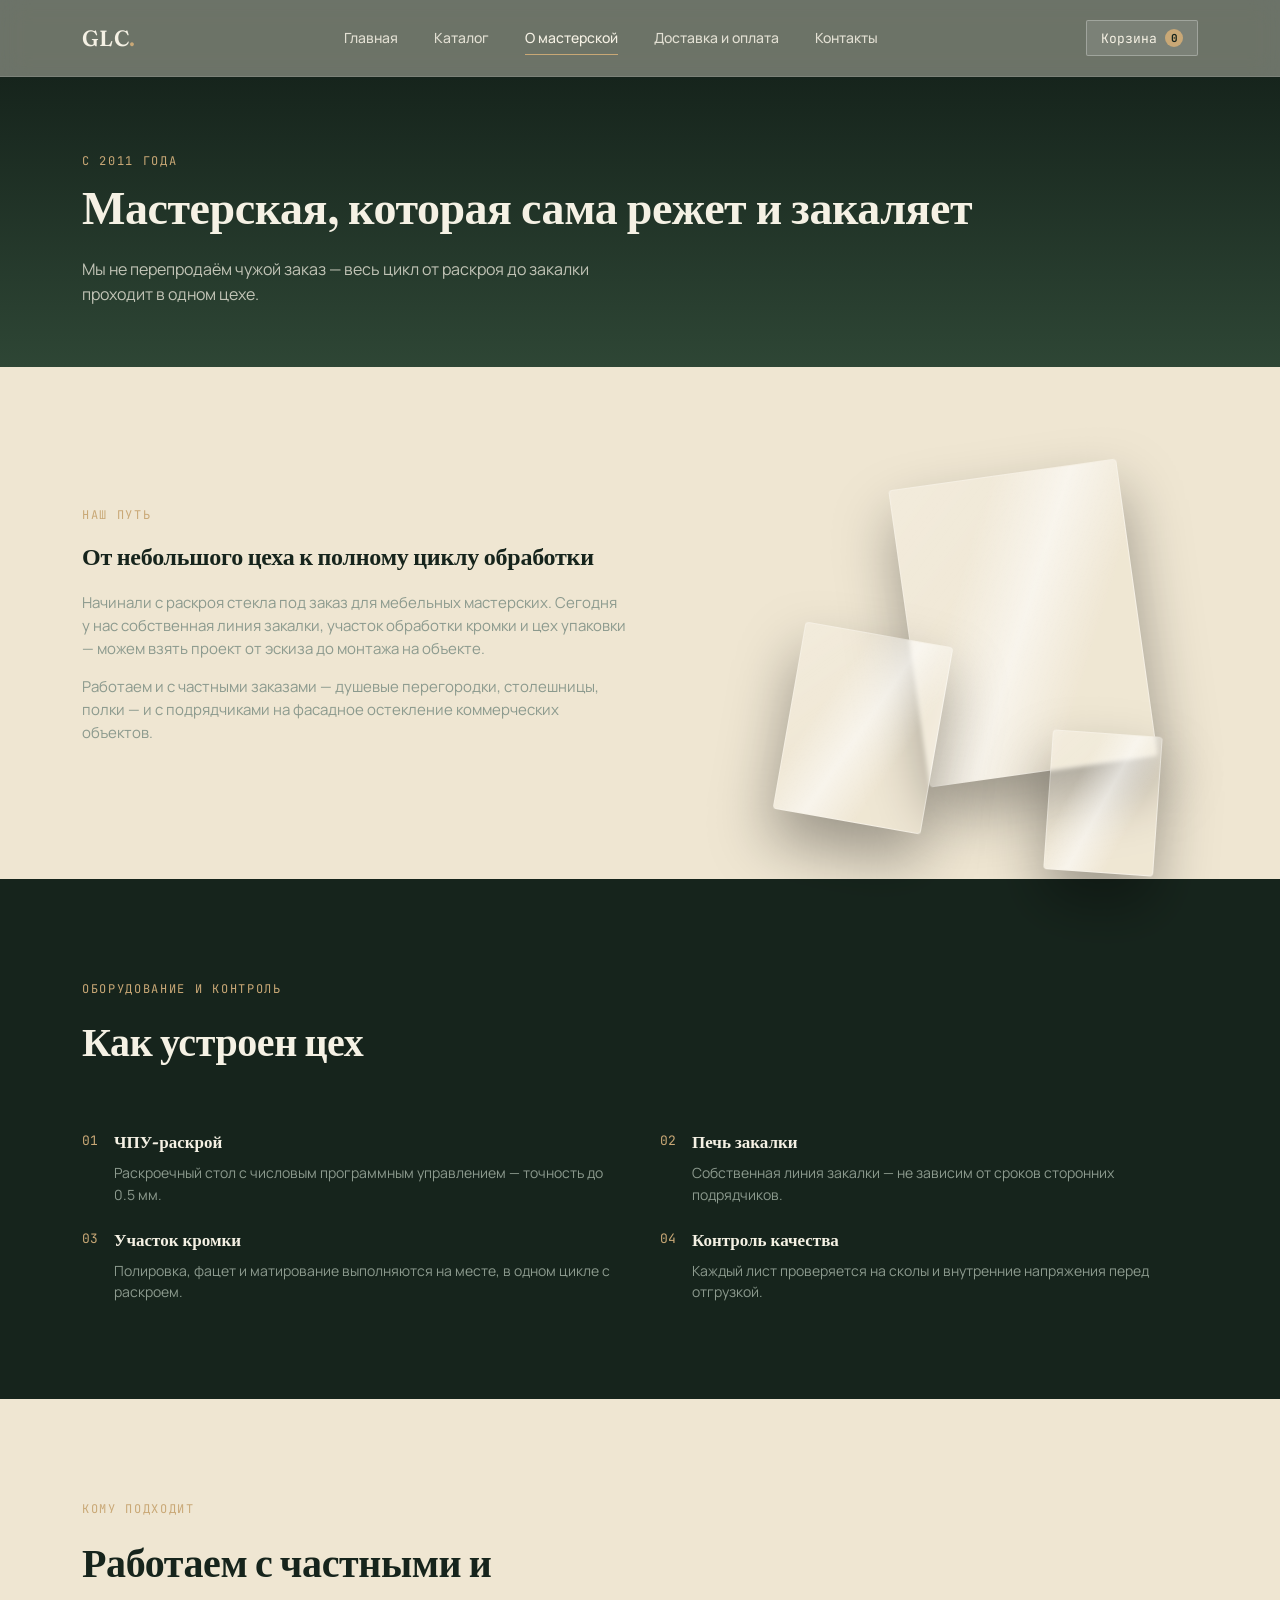
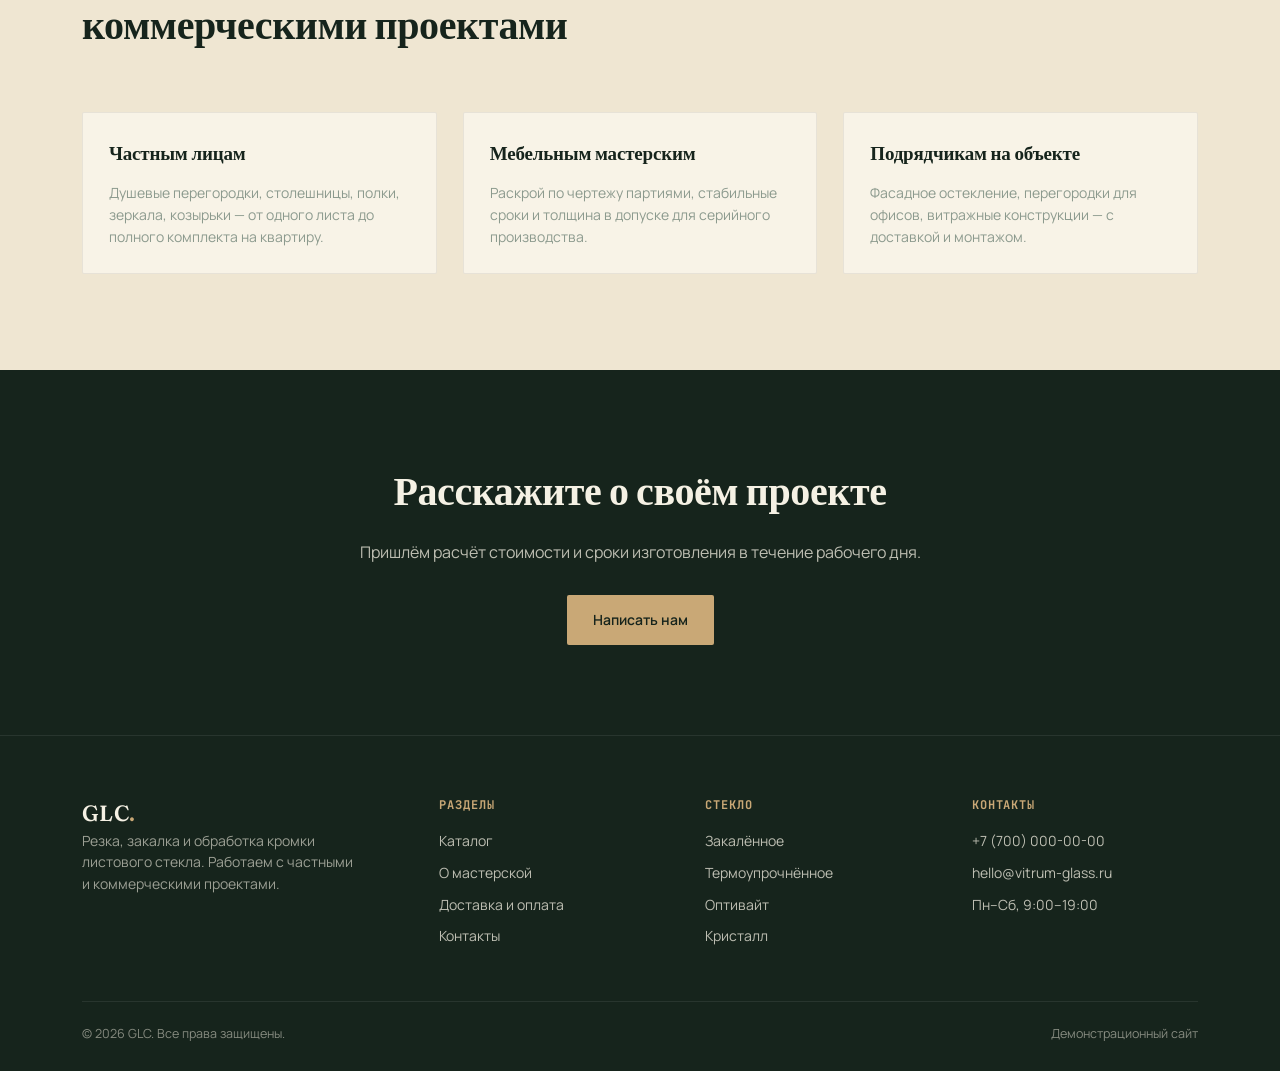
==== About.html @ cf45862d "Add files via upload" ====
<!DOCTYPE html>
<html lang="ru">
<head>
<meta charset="UTF-8">
<meta name="viewport" content="width=device-width, initial-scale=1.0">
<title>О мастерской — GLC</title>
<link rel="preconnect" href="https://fonts.googleapis.com">
<link href="https://fonts.googleapis.com/css2?family=Fraunces:ital,wght@0,500;0,600;1,500&family=Manrope:wght@400;500;600;700&family=JetBrains+Mono:wght@400;500;700&display=swap" rel="stylesheet">
<link rel="stylesheet" href="Style.css">
<script src="Script.js"></script>
</head>
<body>

<header class="site-header">
  <div class="wrap">
    <a href="index.html" class="logo">GLC<span>.</span></a>
    <nav class="nav-links">
      <a href="index.html">Главная</a>
      <a href="catalog.html">Каталог</a>
      <a href="about.html" class="active">О мастерской</a>
      <a href="delivery.html">Доставка и оплата</a>
      <a href="contacts.html">Контакты</a>
    </nav>
    <div class="header-right">
      <button class="cart-btn">Корзина <span class="cart-count">0</span></button>
      <div class="burger"><span></span><span></span><span></span></div>
    </div>
  </div>
</header>

<div class="page-head">
  <div class="wrap">
    <span class="eyebrow">С 2011 года</span>
    <h1>Мастерская, которая сама режет и закаляет</h1>
    <p>Мы не перепродаём чужой заказ — весь цикл от раскроя до закалки проходит в одном цехе.</p>
  </div>
</div>

<section class="band-sand">
  <div class="wrap grid-2" style="align-items:center;">
    <div>
      <span class="eyebrow">Наш путь</span>
      <h2 style="margin-top:12px;">От небольшого цеха к полному циклу обработки</h2>
      <p style="color:var(--text-muted); margin-top:16px; font-size:15px;">
        Начинали с раскроя стекла под заказ для мебельных мастерских. Сегодня у нас собственная линия закалки,
        участок обработки кромки и цех упаковки — можем взять проект от эскиза до монтажа на объекте.
      </p>
      <p style="color:var(--text-muted); margin-top:14px; font-size:15px;">
        Работаем и с частными заказами — душевые перегородки, столешницы, полки — и с подрядчиками на фасадное
        остекление коммерческих объектов.
      </p>
    </div>
    <div class="shard-field" style="height:320px;">
      <div class="shard shard-a"></div>
      <div class="shard shard-b"></div>
      <div class="shard shard-c"></div>
    </div>
  </div>
</section>

<section class="band-deep">
  <div class="wrap">
    <div class="section-head">
      <span class="eyebrow">Оборудование и контроль</span>
      <h2>Как устроен цех</h2>
    </div>
    <div class="feat-list">
      <div class="feat">
        <span class="num">01</span>
        <div><h4>ЧПУ-раскрой</h4><p>Раскроечный стол с числовым программным управлением — точность до 0.5 мм.</p></div>
      </div>
      <div class="feat">
        <span class="num">02</span>
        <div><h4>Печь закалки</h4><p>Собственная линия закалки — не зависим от сроков сторонних подрядчиков.</p></div>
      </div>
      <div class="feat">
        <span class="num">03</span>
        <div><h4>Участок кромки</h4><p>Полировка, фацет и матирование выполняются на месте, в одном цикле с раскроем.</p></div>
      </div>
      <div class="feat">
        <span class="num">04</span>
        <div><h4>Контроль качества</h4><p>Каждый лист проверяется на сколы и внутренние напряжения перед отгрузкой.</p></div>
      </div>
    </div>
  </div>
</section>

<section class="band-sand">
  <div class="wrap">
    <div class="section-head">
      <span class="eyebrow">Кому подходит</span>
      <h2>Работаем с частными и коммерческими проектами</h2>
    </div>
    <div class="grid-3">
      <div class="card">
        <h3>Частным лицам</h3>
        <p class="desc">Душевые перегородки, столешницы, полки, зеркала, козырьки — от одного листа до полного комплекта на квартиру.</p>
      </div>
      <div class="card">
        <h3>Мебельным мастерским</h3>
        <p class="desc">Раскрой по чертежу партиями, стабильные сроки и толщина в допуске для серийного производства.</p>
      </div>
      <div class="card">
        <h3>Подрядчикам на объекте</h3>
        <p class="desc">Фасадное остекление, перегородки для офисов, витражные конструкции — с доставкой и монтажом.</p>
      </div>
    </div>
  </div>
</section>

<section class="cta-band">
  <div class="wrap">
    <h2>Расскажите о своём проекте</h2>
    <p>Пришлём расчёт стоимости и сроки изготовления в течение рабочего дня.</p>
    <a href="contacts.html" class="btn btn-primary">Написать нам</a>
  </div>
</section>

<footer>
  <div class="wrap">
    <div class="footer-grid">
      <div>
        <a href="index.html" class="logo">GLC<span>.</span></a>
        <p class="foot-desc">Резка, закалка и обработка кромки листового стекла. Работаем с частными и коммерческими проектами.</p>
      </div>
      <div>
        <h5>Разделы</h5>
        <ul>
          <li><a href="catalog.html">Каталог</a></li>
          <li><a href="about.html">О мастерской</a></li>
          <li><a href="delivery.html">Доставка и оплата</a></li>
          <li><a href="contacts.html">Контакты</a></li>
        </ul>
      </div>
      <div>
        <h5>Стекло</h5>
        <ul>
          <li>Закалённое</li>
          <li>Термоупрочнённое</li>
          <li>Оптивайт</li>
          <li>Кристалл</li>
        </ul>
      </div>
      <div>
        <h5>Контакты</h5>
        <ul>
          <li>+7 (700) 000-00-00</li>
          <li>hello@vitrum-glass.ru</li>
          <li>Пн–Сб, 9:00–19:00</li>
        </ul>
      </div>
    </div>
    <div class="foot-bottom">
      <span>© 2026 GLC. Все права защищены.</span>
      <span>Демонстрационный сайт</span>
    </div>
  </div>
</footer>

<div class="toast"></div>
<script src="script.js"></script>
</body>
</html>
---- Style.css ----
/* ============================================================
   VITRUM — стекольная мастерская
   Палитра: forest + sand
   ============================================================ */

:root{
  --forest-deep:   #16241C;
  --forest-mid:    #2E4635;
  --forest-accent: #6E8F72;
  --sand:          #EFE6D2;
  --sand-warm:     #C9A876;
  --sand-pale:     #F8F3E7;
  --glass-fill:    rgba(255,255,255,0.10);
  --glass-border:  rgba(255,255,255,0.28);
  --text-dark:     #1B1F1B;
  --text-light:    #F5F1E4;
  --text-muted:    #8C9A8E;

  --font-display: 'Fraunces', serif;
  --font-body: 'Manrope', sans-serif;
  --font-mono: 'JetBrains Mono', monospace;

  --radius: 2px;
  --container: 1180px;
}

*{ box-sizing:border-box; margin:0; padding:0; }

html{ scroll-behavior:smooth; }

body{
  font-family: var(--font-body);
  background: var(--sand-pale);
  color: var(--text-dark);
  line-height:1.55;
  -webkit-font-smoothing:antialiased;
}

img,svg{ display:block; max-width:100%; }
a{ color:inherit; text-decoration:none; }
ul{ list-style:none; }
button{ font-family:inherit; cursor:pointer; border:none; background:none; }

.wrap{
  max-width: var(--container);
  margin: 0 auto;
  padding: 0 32px;
}

h1,h2,h3{
  font-family: var(--font-display);
  font-weight: 600;
  letter-spacing: -0.01em;
  color: var(--forest-deep);
}

.eyebrow{
  font-family: var(--font-mono);
  font-size: 12px;
  letter-spacing: 0.14em;
  text-transform: uppercase;
  color: var(--sand-warm);
}

@media (prefers-reduced-motion: reduce){
  *{ animation-duration:0.001ms !important; animation-iteration-count:1 !important; transition-duration:0.001ms !important; scroll-behavior:auto !important; }
}

/* ---------------- HEADER ---------------- */
.site-header{
  position: sticky;
  top:0;
  z-index: 100;
  backdrop-filter: blur(14px) saturate(140%);
  -webkit-backdrop-filter: blur(14px) saturate(140%);
  background: rgba(22,36,28,0.62);
  border-bottom: 1px solid rgba(255,255,255,0.12);
}

.site-header .wrap{
  display:flex;
  align-items:center;
  justify-content:space-between;
  height: 76px;
}

.logo{
  font-family: var(--font-display);
  font-size: 22px;
  font-weight: 600;
  color: var(--text-light);
  letter-spacing: 0.02em;
}
.logo span{ color: var(--sand-warm); }

.nav-links{
  display:flex;
  gap: 36px;
}
.nav-links a{
  color: var(--text-light);
  font-size: 14px;
  font-weight:500;
  position:relative;
  padding: 4px 0;
  opacity:.86;
  transition: opacity .2s ease;
}
.nav-links a:hover, .nav-links a.active{ opacity:1; }
.nav-links a.active::after{
  content:"";
  position:absolute;
  left:0; right:0; bottom:-2px;
  height:1px;
  background: var(--sand-warm);
}

.header-right{ display:flex; align-items:center; gap:22px; }

.cart-btn{
  display:flex; align-items:center; gap:8px;
  color: var(--text-light);
  font-size: 13px;
  font-family: var(--font-mono);
  border: 1px solid var(--glass-border);
  padding: 8px 14px;
  border-radius: var(--radius);
  background: var(--glass-fill);
  transition: background .2s ease, border-color .2s ease;
}
.cart-btn:hover{ background: rgba(255,255,255,0.18); border-color: var(--sand-warm); }
.cart-count{
  background: var(--sand-warm);
  color: var(--forest-deep);
  font-weight:700;
  border-radius: 50%;
  width:18px; height:18px;
  display:flex; align-items:center; justify-content:center;
  font-size:11px;
}

.burger{
  display:none;
  flex-direction:column;
  gap:5px;
  width:26px;
}
.burger span{ height:2px; background: var(--text-light); width:100%; }

@media (max-width: 860px){
  .nav-links{
    position:fixed;
    top:76px; left:0; right:0;
    flex-direction:column;
    background: var(--forest-deep);
    padding: 24px 32px 32px;
    gap: 18px;
    transform: translateY(-8px);
    opacity:0;
    pointer-events:none;
    transition: opacity .25s ease, transform .25s ease;
  }
  .nav-links.open{ opacity:1; transform:translateY(0); pointer-events:auto; }
  .burger{ display:flex; }
}

/* ---------------- HERO / GLASS ANIMATION ---------------- */
.hero{
  position:relative;
  overflow:hidden;
  background: linear-gradient(180deg, var(--forest-deep) 0%, var(--forest-mid) 100%);
  color: var(--text-light);
  padding: 120px 0 140px;
}

.hero-grid{
  display:grid;
  grid-template-columns: 1.1fr 0.9fr;
  align-items:center;
  gap: 40px;
  position:relative;
  z-index:2;
}

.hero h1{
  color: var(--text-light);
  font-size: clamp(38px, 5vw, 64px);
  line-height: 1.04;
  margin: 18px 0 24px;
}
.hero h1 em{
  font-style:italic;
  color: var(--sand-warm);
}
.hero p{
  max-width: 480px;
  color: rgba(245,241,228,0.78);
  font-size: 17px;
  margin-bottom: 36px;
}

.btn{
  display:inline-flex;
  align-items:center;
  gap:10px;
  padding: 14px 26px;
  font-size: 14px;
  font-weight:600;
  border-radius: var(--radius);
  transition: transform .18s ease, background .2s ease;
}
.btn-primary{
  background: var(--sand-warm);
  color: var(--forest-deep);
}
.btn-primary:hover{ transform: translateY(-2px); }
.btn-ghost{
  border:1px solid var(--glass-border);
  color: var(--text-light);
}
.btn-ghost:hover{ background: var(--glass-fill); }
.hero-ctas{ display:flex; gap:16px; flex-wrap:wrap; }

/* floating glass shards — signature element */
.shard-field{
  position:relative;
  height: 420px;
}
.shard{
  position:absolute;
  border-radius: 4px;
  background: linear-gradient(135deg, rgba(255,255,255,0.22), rgba(255,255,255,0.04) 60%);
  border: 1px solid rgba(255,255,255,0.35);
  backdrop-filter: blur(2px);
  box-shadow: 0 30px 60px rgba(0,0,0,0.35);
  overflow:hidden;
}
.shard::after{
  content:"";
  position:absolute;
  top:-60%; left:-60%;
  width:220%; height:220%;
  background: linear-gradient(115deg, transparent 40%, rgba(255,255,255,0.55) 50%, transparent 60%);
  animation: sheen 5.5s ease-in-out infinite;
}
.shard-a{ width:230px; height:300px; top:10px; right:60px; transform:rotate(-8deg); animation: floatA 9s ease-in-out infinite; }
.shard-b{ width:150px; height:190px; top:170px; right:260px; transform:rotate(10deg); animation: floatB 7.5s ease-in-out infinite; }
.shard-c{ width:110px; height:140px; top:270px; right:40px; transform:rotate(4deg); animation: floatC 8.5s ease-in-out infinite; }

@keyframes sheen{
  0%{ transform: translateX(-30%) translateY(-30%) rotate(0deg); opacity:0; }
  45%{ opacity:1; }
  100%{ transform: translateX(30%) translateY(30%) rotate(0deg); opacity:0; }
}
@keyframes floatA{ 0%,100%{ transform: rotate(-8deg) translateY(0); } 50%{ transform: rotate(-4deg) translateY(-18px); } }
@keyframes floatB{ 0%,100%{ transform: rotate(10deg) translateY(0); } 50%{ transform: rotate(6deg) translateY(14px); } }
@keyframes floatC{ 0%,100%{ transform: rotate(4deg) translateY(0); } 50%{ transform: rotate(9deg) translateY(-10px); } }

@media (max-width: 860px){
  .hero-grid{ grid-template-columns:1fr; }
  .shard-field{ height: 260px; margin-top: 20px; }
  .shard-a{ right: 20px; }
  .shard-b{ right: 140px; }
}

/* ---------------- SECTIONS ---------------- */
section{ padding: 96px 0; }
.section-head{ max-width: 620px; margin-bottom: 56px; }
.section-head h2{ font-size: clamp(28px,3.4vw,40px); margin-top:12px; }
.section-head p{ color: var(--text-muted); margin-top:14px; font-size:15px; }

.band-sand{ background: var(--sand); }
.band-deep{ background: var(--forest-deep); color: var(--text-light); }
.band-deep .section-head h2{ color: var(--text-light); }
.band-deep .section-head p{ color: rgba(245,241,228,0.7); }

/* ---------------- PRODUCT GRID ---------------- */
.grid-3{ display:grid; grid-template-columns:repeat(3,1fr); gap:26px; }
.grid-2{ display:grid; grid-template-columns:repeat(2,1fr); gap:26px; }
@media (max-width: 900px){ .grid-3{ grid-template-columns:1fr 1fr; } }
@media (max-width: 640px){ .grid-3, .grid-2{ grid-template-columns:1fr; } }

.card{
  background: var(--sand-pale);
  border: 1px solid rgba(27,36,25,0.08);
  border-radius: var(--radius);
  padding: 26px;
  display:flex;
  flex-direction:column;
  gap:14px;
  transition: transform .2s ease, box-shadow .2s ease;
}
.card:hover{ transform: translateY(-4px); box-shadow: 0 18px 40px rgba(22,36,28,0.12); }

.swatch{
  height: 120px;
  border-radius: var(--radius);
  position:relative;
  overflow:hidden;
  border:1px solid rgba(27,36,25,0.1);
}
.swatch::after{
  content:"";
  position:absolute; inset:0;
  background: linear-gradient(120deg, transparent 30%, rgba(255,255,255,0.55) 48%, transparent 66%);
  transform: translateX(-100%);
  animation: swatchSheen 4s ease-in-out infinite;
}
@keyframes swatchSheen{ 0%{ transform:translateX(-120%);} 55%{ transform:translateX(120%);} 100%{ transform:translateX(120%);} }

.sw-1{ background: linear-gradient(135deg,#DCE7DF,#B9CDC0); }
.sw-2{ background: linear-gradient(135deg,#E7E0CC,#C9A876); }
.sw-3{ background: linear-gradient(135deg,#F3F6F2,#DCE9E0); }
.sw-4{ background: linear-gradient(135deg,#EAF3EE,#CFE4D6); }
.sw-5{ background: linear-gradient(135deg,#A9B4AC,#6E766F); }
.sw-6{ background: linear-gradient(135deg,#F5F8F4,#E4EEE7); }

.card h3{ font-size:19px; }
.card .desc{ font-size:14px; color: var(--text-muted); flex-grow:1; }
.card .meta{ font-family: var(--font-mono); font-size:12px; color: var(--forest-mid); }
.card .price-row{ display:flex; align-items:center; justify-content:space-between; margin-top:6px; }
.price{ font-family: var(--font-mono); font-size:20px; font-weight:700; color: var(--forest-deep); }
.price small{ font-size:12px; font-weight:400; color: var(--text-muted); }

.add-btn{
  background: var(--forest-deep);
  color: var(--text-light);
  padding: 10px 16px;
  border-radius: var(--radius);
  font-size: 13px;
  font-weight:600;
  display:inline-flex;
  align-items:center;
  gap:8px;
  transition: background .2s ease;
}
.add-btn:hover{ background: var(--forest-mid); }
.add-btn.added{ background: var(--sand-warm); color: var(--forest-deep); }

/* ---------------- FEATURE / ABOUT LISTS ---------------- */
.feat-list{ display:grid; grid-template-columns:repeat(2,1fr); gap:22px 40px; }
@media (max-width:640px){ .feat-list{ grid-template-columns:1fr; } }
.feat{ display:flex; gap:16px; }
.feat .num{ font-family: var(--font-mono); color: var(--sand-warm); font-size:13px; padding-top:2px; }
.feat h4{ font-family: var(--font-display); font-size:17px; margin-bottom:6px; color: var(--forest-deep); }
.band-deep .feat h4{ color: var(--text-light); }
.feat p{ font-size:14px; color: var(--text-muted); }

/* ---------------- CONTACT / FORM ---------------- */
.form-box{
  background: var(--sand-pale);
  border-radius: var(--radius);
  padding: 40px;
  border: 1px solid rgba(27,36,25,0.08);
}
.field{ margin-bottom:18px; }
.field label{ display:block; font-size:12px; font-family: var(--font-mono); color: var(--forest-mid); margin-bottom:6px; }
.field input, .field textarea, .field select{
  width:100%;
  padding: 12px 14px;
  border:1px solid rgba(27,36,25,0.16);
  border-radius: var(--radius);
  font-family: var(--font-body);
  font-size:14px;
  background:#fff;
}
.field textarea{ min-height:110px; resize:vertical; }

.info-strip{ display:flex; flex-wrap:wrap; gap:32px; margin-top:28px; }
.info-strip div{ font-size:14px; }
.info-strip .lbl{ font-family: var(--font-mono); font-size:11px; color: var(--sand-warm); text-transform:uppercase; letter-spacing:.08em; display:block; margin-bottom:4px; }

/* ---------------- STEPS (delivery) ---------------- */
.steps{ display:grid; grid-template-columns:repeat(4,1fr); gap:22px; }
@media (max-width:900px){ .steps{ grid-template-columns:1fr 1fr; } }
@media (max-width:560px){ .steps{ grid-template-columns:1fr; } }
.step{ border-top:2px solid var(--sand-warm); padding-top:16px; }
.step .num{ font-family: var(--font-mono); font-size:26px; color: var(--forest-mid); }
.step h4{ font-family: var(--font-display); margin:8px 0 6px; font-size:17px; }
.step p{ font-size:13.5px; color: var(--text-muted); }

/* ---------------- TABLE (delivery pricing) ---------------- */
table{ width:100%; border-collapse:collapse; font-size:14px; }
th,td{ text-align:left; padding:14px 12px; border-bottom:1px solid rgba(27,36,25,0.1); }
th{ font-family: var(--font-mono); font-size:11px; text-transform:uppercase; letter-spacing:.06em; color: var(--text-muted); font-weight:500; }

/* ---------------- CTA BAND ---------------- */
.cta-band{
  background: var(--forest-deep);
  color: var(--text-light);
  text-align:center;
  padding: 90px 0;
}
.cta-band h2{ color: var(--text-light); font-size: clamp(26px,3.6vw,40px); margin-bottom:18px; }
.cta-band p{ color: rgba(245,241,228,0.75); margin-bottom:30px; }

/* ---------------- FOOTER ---------------- */
footer{
  background: var(--forest-deep);
  color: rgba(245,241,228,0.75);
  padding: 60px 0 28px;
  border-top: 1px solid rgba(255,255,255,0.08);
}
.footer-grid{
  display:grid;
  grid-template-columns: 1.4fr 1fr 1fr 1fr;
  gap: 40px;
  margin-bottom: 44px;
}
@media (max-width:760px){ .footer-grid{ grid-template-columns:1fr 1fr; } }
footer h5{ font-family: var(--font-mono); font-size:12px; text-transform:uppercase; letter-spacing:.08em; color: var(--sand-warm); margin-bottom:16px; }
footer ul li{ margin-bottom:10px; font-size:14px; }
footer ul li a:hover{ color: var(--sand-warm); }
footer .logo{ margin-bottom:12px; }
footer .foot-desc{ font-size:14px; max-width:280px; color: rgba(245,241,228,0.6); }
.foot-bottom{
  border-top: 1px solid rgba(255,255,255,0.08);
  padding-top: 22px;
  display:flex;
  justify-content:space-between;
  flex-wrap:wrap;
  gap:12px;
  font-size:12.5px;
  color: rgba(245,241,228,0.5);
}

/* ---------------- toast ---------------- */
.toast{
  position:fixed;
  bottom:26px; left:50%;
  transform: translateX(-50%) translateY(20px);
  background: var(--forest-deep);
  color: var(--text-light);
  padding: 14px 22px;
  border-radius: var(--radius);
  font-size:14px;
  border:1px solid var(--glass-border);
  opacity:0;
  pointer-events:none;
  transition: opacity .25s ease, transform .25s ease;
  z-index: 200;
}
.toast.show{ opacity:1; transform: translateX(-50%) translateY(0); }

/* ---------------- page hero (inner pages) ---------------- */
.page-head{
  background: linear-gradient(180deg, var(--forest-deep), var(--forest-mid));
  color: var(--text-light);
  padding: 70px 0 60px;
}
.page-head .eyebrow{ margin-bottom:10px; }
.page-head h1{ color: var(--text-light); font-size: clamp(30px,4vw,46px); }
.page-head p{ margin-top:14px; max-width:520px; color: rgba(245,241,228,0.75); }
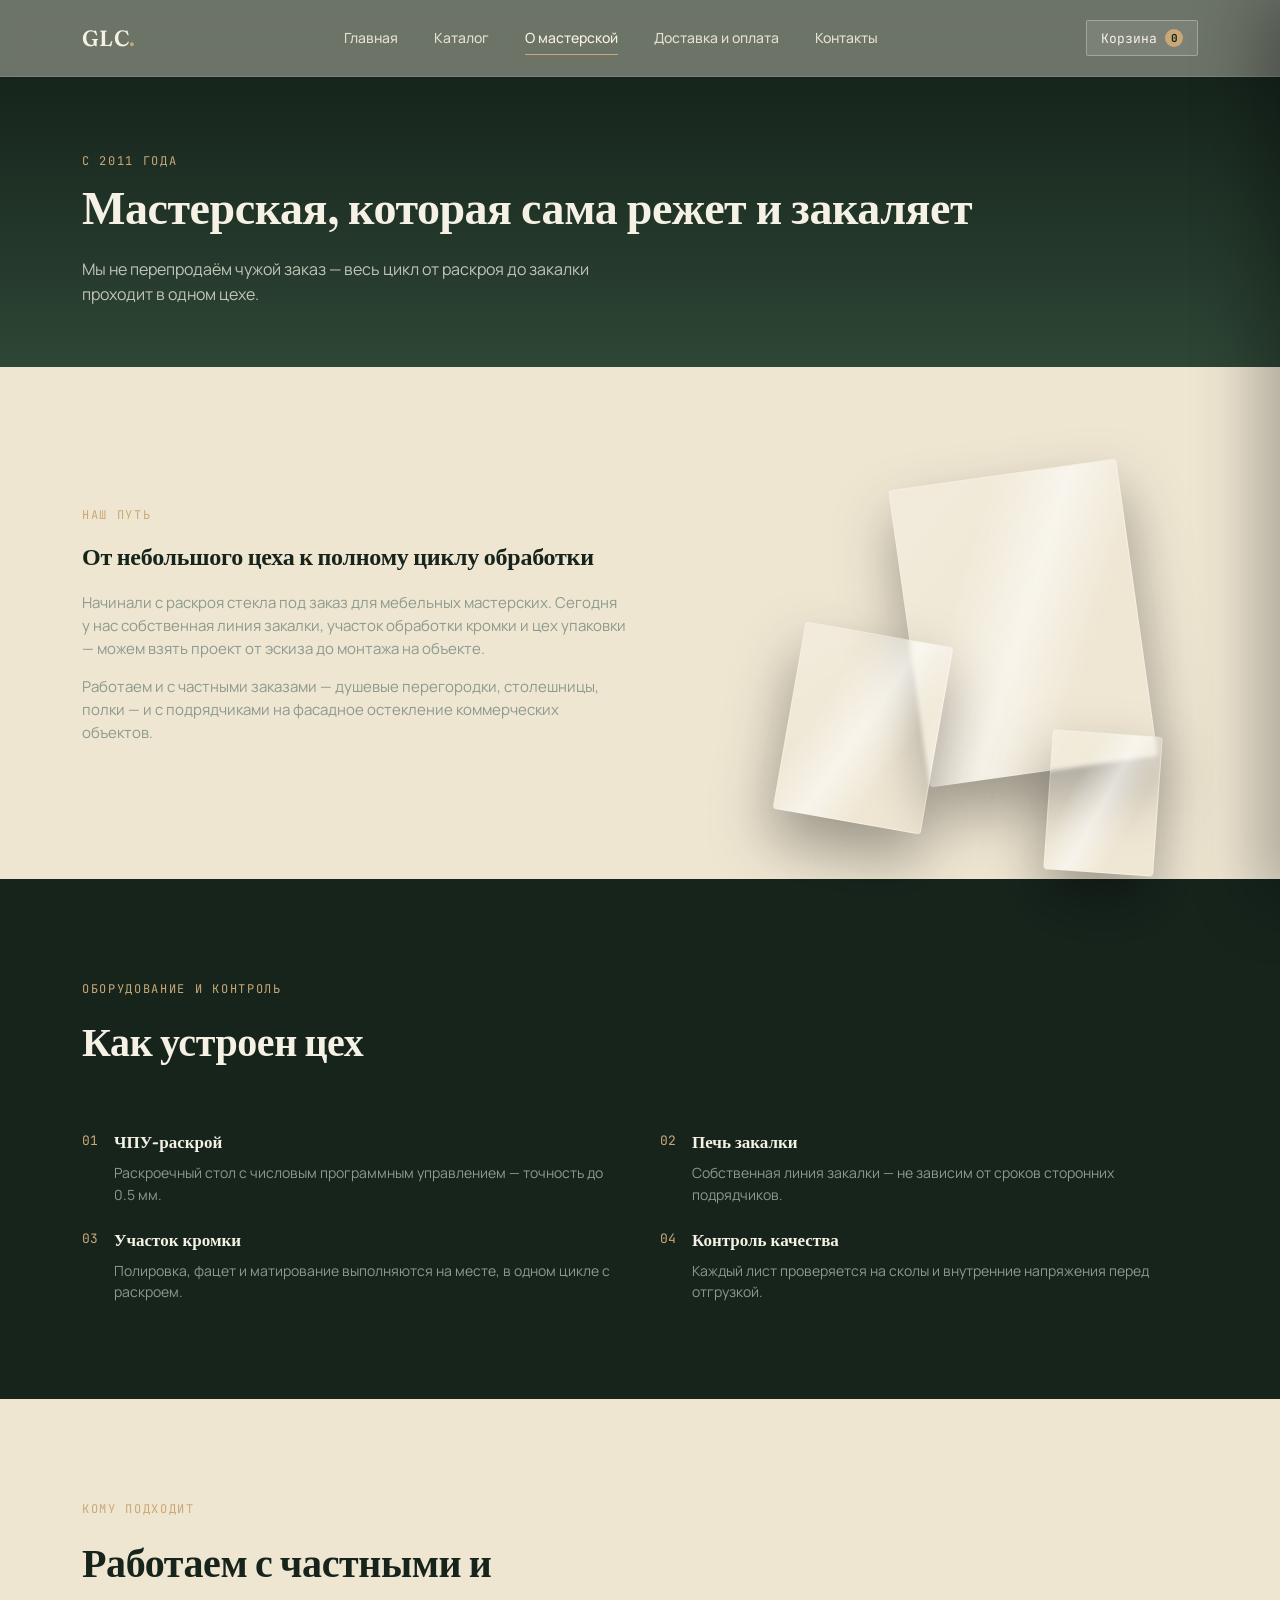
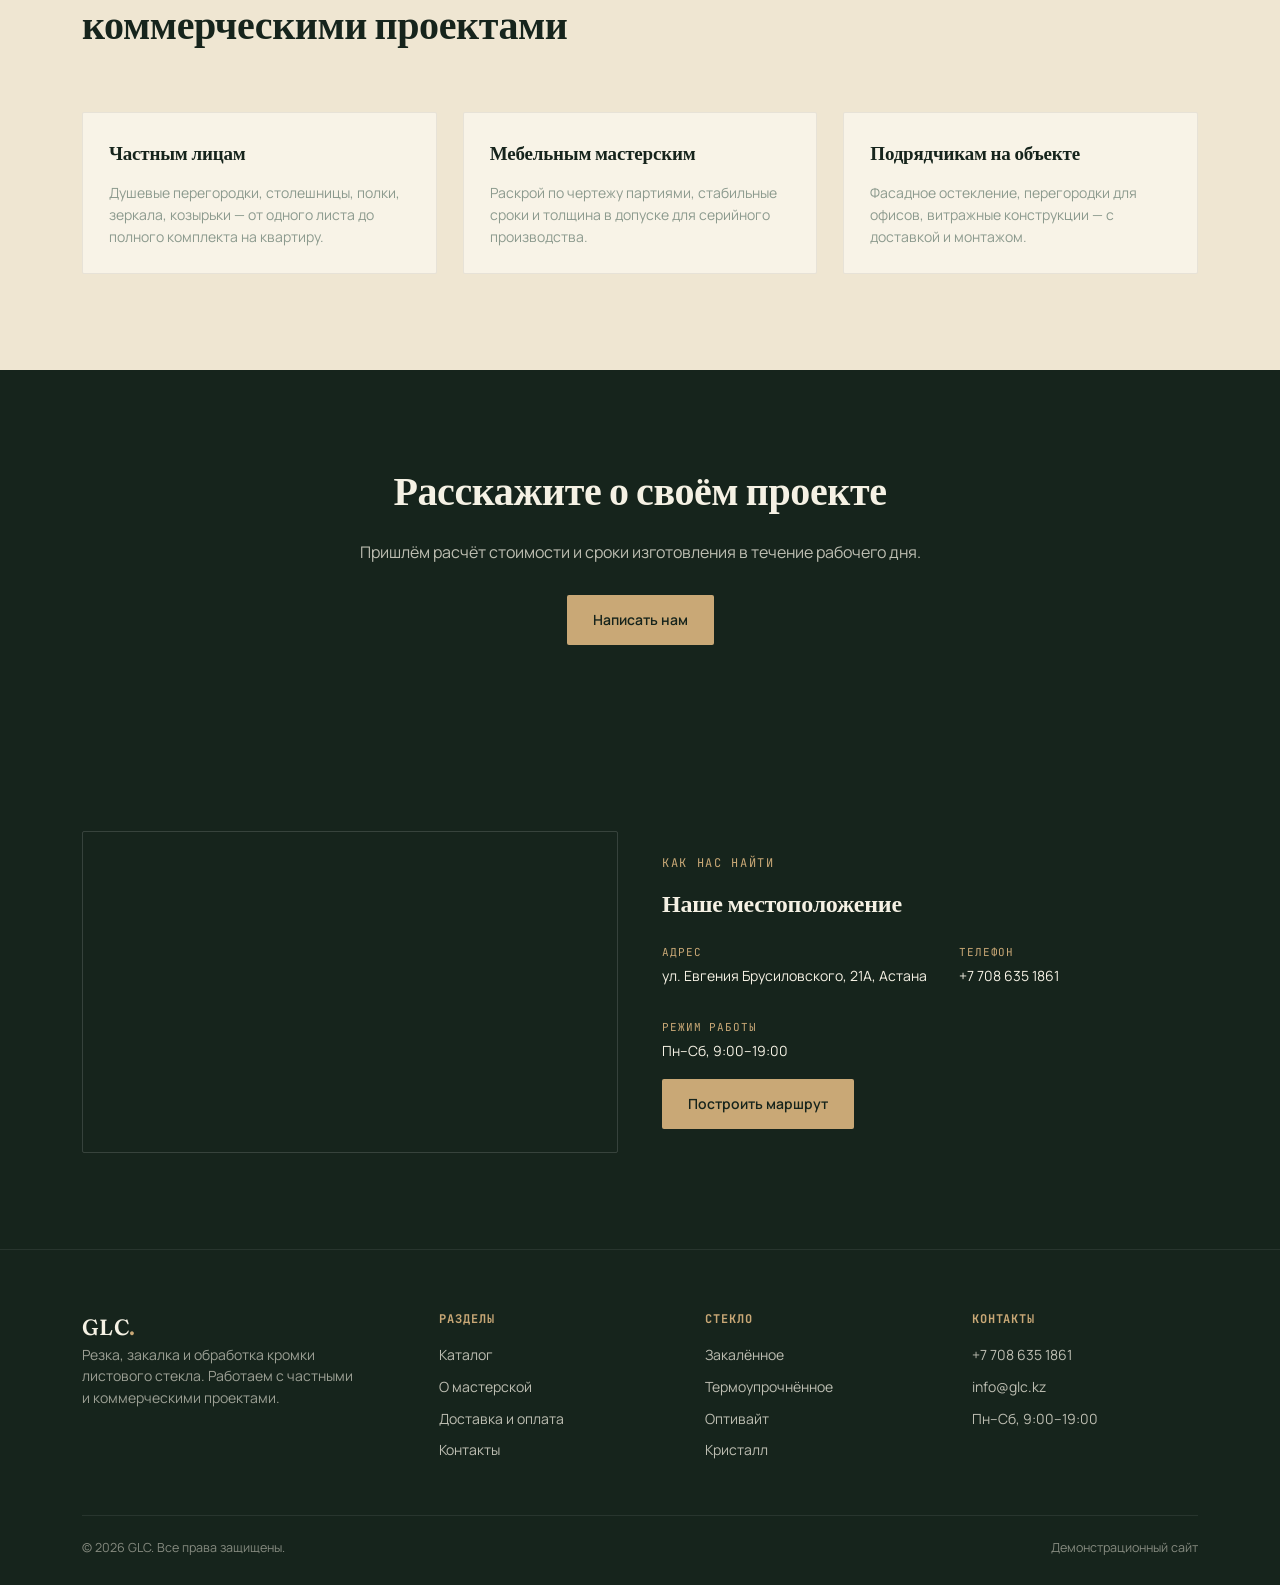
==== commit 7a653099: "Add files via upload" ====
--- a/About.html
+++ b/About.html
@@ -3,6 +3,14 @@
 <head>
 <meta charset="UTF-8">
 <meta name="viewport" content="width=device-width, initial-scale=1.0">
+<meta name="description" content="GLC — мастерская полного цикла обработки стекла в Астане: раскрой по чертежу, собственная линия закалки, обработка кромки, контроль качества.">
+<link rel="canonical" href="https://glc.kz/About.html">
+<meta property="og:type" content="website">
+<meta property="og:title" content="О мастерской — GLC Астана">
+<meta property="og:description" content="GLC — мастерская полного цикла обработки стекла в Астане: раскрой по чертежу, собственная линия закалки, обработка кромки, контроль качества.">
+<meta property="og:url" content="https://glc.kz/About.html">
+<meta property="og:locale" content="ru_RU">
+<link rel="icon" href="data:image/svg+xml,%3Csvg xmlns=%22http://www.w3.org/2000/svg%22 viewBox=%220 0 100 100%22%3E%3Cpolygon points=%2250,6 90,38 74,94 26,94 10,38%22 fill=%22%232E4635%22 stroke=%22%23C9A876%22 stroke-width=%224%22/%3E%3Cpolygon points=%2250,6 90,38 50,50%22 fill=%22%236E8F72%22 opacity=%220.6%22/%3E%3C/svg%3E">
 <title>О мастерской — GLC</title>
 <link rel="preconnect" href="https://fonts.googleapis.com">
 <link href="https://fonts.googleapis.com/css2?family=Fraunces:ital,wght@0,500;0,600;1,500&family=Manrope:wght@400;500;600;700&family=JetBrains+Mono:wght@400;500;700&display=swap" rel="stylesheet">
@@ -16,10 +24,10 @@
     <a href="index.html" class="logo">GLC<span>.</span></a>
     <nav class="nav-links">
       <a href="index.html">Главная</a>
-      <a href="catalog.html">Каталог</a>
-      <a href="about.html" class="active">О мастерской</a>
-      <a href="delivery.html">Доставка и оплата</a>
-      <a href="contacts.html">Контакты</a>
+      <a href="Catalog.html">Каталог</a>
+      <a href="About.html" class="active">О мастерской</a>
+      <a href="Delivery.html">Доставка и оплата</a>
+      <a href="Contacts.html">Контакты</a>
     </nav>
     <div class="header-right">
       <button class="cart-btn">Корзина <span class="cart-count">0</span></button>
@@ -112,7 +120,25 @@
   <div class="wrap">
     <h2>Расскажите о своём проекте</h2>
     <p>Пришлём расчёт стоимости и сроки изготовления в течение рабочего дня.</p>
-    <a href="contacts.html" class="btn btn-primary">Написать нам</a>
+    <a href="Contacts.html" class="btn btn-primary">Написать нам</a>
+  </div>
+</section>
+
+<section class="band-deep location-section">
+  <div class="wrap">
+    <div class="location-map">
+      <iframe src="https://maps.google.com/maps?q=%D0%9A%D0%B0%D0%B7%D0%B0%D1%85%D1%81%D1%82%D0%B0%D0%BD%2C%20%D0%90%D1%81%D1%82%D0%B0%D0%BD%D0%B0%2C%20%D1%83%D0%BB%D0%B8%D1%86%D0%B0%20%D0%95%D0%B2%D0%B3%D0%B5%D0%BD%D0%B8%D1%8F%20%D0%91%D1%80%D1%83%D1%81%D0%B8%D0%BB%D0%BE%D0%B2%D1%81%D0%BA%D0%BE%D0%B3%D0%BE%2C%2021%D0%90&t=&z=16&ie=UTF8&iwloc=&output=embed" loading="lazy" allowfullscreen title="Карта — расположение мастерской GLC"></iframe>
+    </div>
+    <div class="location-info">
+      <span class="eyebrow">Как нас найти</span>
+      <h2 style="color:var(--text-light); margin-top:6px;">Наше местоположение</h2>
+      <div class="info-strip">
+        <div><span class="lbl">Адрес</span>ул. Евгения Брусиловского, 21А, Астана</div>
+        <div><span class="lbl">Телефон</span>+7 708 635 1861</div>
+        <div><span class="lbl">Режим работы</span>Пн–Сб, 9:00–19:00</div>
+      </div>
+      <a class="btn btn-primary" style="margin-top:12px; width:fit-content;" target="_blank" rel="noopener" href="https://www.google.com/maps/dir/?api=1&destination=%D0%9A%D0%B0%D0%B7%D0%B0%D1%85%D1%81%D1%82%D0%B0%D0%BD%2C%20%D0%90%D1%81%D1%82%D0%B0%D0%BD%D0%B0%2C%20%D1%83%D0%BB%D0%B8%D1%86%D0%B0%20%D0%95%D0%B2%D0%B3%D0%B5%D0%BD%D0%B8%D1%8F%20%D0%91%D1%80%D1%83%D1%81%D0%B8%D0%BB%D0%BE%D0%B2%D1%81%D0%BA%D0%BE%D0%B3%D0%BE%2C%2021%D0%90">Построить маршрут</a>
+    </div>
   </div>
 </section>
 
@@ -126,10 +152,10 @@
       <div>
         <h5>Разделы</h5>
         <ul>
-          <li><a href="catalog.html">Каталог</a></li>
-          <li><a href="about.html">О мастерской</a></li>
-          <li><a href="delivery.html">Доставка и оплата</a></li>
-          <li><a href="contacts.html">Контакты</a></li>
+          <li><a href="Catalog.html">Каталог</a></li>
+          <li><a href="About.html">О мастерской</a></li>
+          <li><a href="Delivery.html">Доставка и оплата</a></li>
+          <li><a href="Contacts.html">Контакты</a></li>
         </ul>
       </div>
       <div>
@@ -144,8 +170,8 @@
       <div>
         <h5>Контакты</h5>
         <ul>
-          <li>+7 (700) 000-00-00</li>
-          <li>hello@vitrum-glass.ru</li>
+          <li>+7 708 635 1861</li>
+          <li>info@glc.kz</li>
           <li>Пн–Сб, 9:00–19:00</li>
         </ul>
       </div>
@@ -158,6 +184,5 @@
 </footer>
 
 <div class="toast"></div>
-<script src="script.js"></script>
 </body>
 </html>
--- a/Style.css
+++ b/Style.css
@@ -161,6 +161,13 @@
     transition: opacity .25s ease, transform .25s ease;
   }
   .nav-links.open{ opacity:1; transform:translateY(0); pointer-events:auto; }
+  .nav-links a{ opacity:0; transform:translateX(-10px); transition: opacity .3s ease, transform .3s ease; }
+  .nav-links.open a{ opacity:.86; transform:translateX(0); }
+  .nav-links.open a:nth-child(1){ transition-delay:.04s; }
+  .nav-links.open a:nth-child(2){ transition-delay:.09s; }
+  .nav-links.open a:nth-child(3){ transition-delay:.14s; }
+  .nav-links.open a:nth-child(4){ transition-delay:.19s; }
+  .nav-links.open a:nth-child(5){ transition-delay:.24s; }
   .burger{ display:flex; }
 }
 
@@ -212,8 +219,21 @@
 .btn-primary{
   background: var(--sand-warm);
   color: var(--forest-deep);
-}
-.btn-primary:hover{ transform: translateY(-2px); }
+  position:relative;
+  overflow:hidden;
+}
+.btn-primary::before{
+  content:"";
+  position:absolute; top:0; left:-60%;
+  width:40%; height:100%;
+  background: linear-gradient(115deg, transparent, rgba(255,255,255,0.55), transparent);
+  transform:skewX(-20deg);
+  transition: left .55s ease;
+}
+.btn-primary:hover::before{ left:130%; }
+.btn-primary:hover{ transform: translateY(-2px); box-shadow: 0 10px 24px rgba(201,168,118,0.35); }
+.add-btn{ position:relative; overflow:hidden; }
+.add-btn:hover{ transform: translateY(-1px); }
 .btn-ghost{
   border:1px solid var(--glass-border);
   color: var(--text-light);
@@ -305,6 +325,7 @@
   background: linear-gradient(120deg, transparent 30%, rgba(255,255,255,0.55) 48%, transparent 66%);
   transform: translateX(-100%);
   animation: swatchSheen 4s ease-in-out infinite;
+  pointer-events:none;
 }
 @keyframes swatchSheen{ 0%{ transform:translateX(-120%);} 55%{ transform:translateX(120%);} 100%{ transform:translateX(120%);} }
 
@@ -314,6 +335,47 @@
 .sw-4{ background: linear-gradient(135deg,#EAF3EE,#CFE4D6); }
 .sw-5{ background: linear-gradient(135deg,#A9B4AC,#6E766F); }
 .sw-6{ background: linear-gradient(135deg,#F5F8F4,#E4EEE7); }
+
+/* ---------------- PRODUCT PHOTO (card-media) ---------------- */
+.swatch img{
+  width:100%; height:100%;
+  object-fit:cover;
+  display:block;
+  transition: transform .55s cubic-bezier(.22,.61,.36,1);
+}
+.card:hover .swatch img{ transform: scale(1.08); }
+
+/* ---------------- DIMENSIONS INPUTS (width/height, mm) ---------------- */
+.dims-row{
+  display:flex;
+  gap:8px;
+  margin-top: 2px;
+}
+.dim-input{
+  flex:1;
+  min-width:0;
+  padding: 9px 10px;
+  border: 1px solid rgba(27,36,25,0.16);
+  border-radius: var(--radius);
+  font-family: var(--font-mono);
+  font-size: 12.5px;
+  background:#fff;
+  transition: border-color .18s ease, box-shadow .18s ease;
+}
+.dim-input:focus{
+  outline:none;
+  border-color: var(--sand-warm);
+  box-shadow: 0 0 0 3px rgba(201,168,118,0.18);
+}
+.dim-input::placeholder{ color: var(--text-muted); }
+.form-box .dims-row{ margin-bottom:18px; }
+
+.cart-item-dims{
+  font-family: var(--font-mono);
+  font-size: 11.5px;
+  color: var(--forest-mid);
+  margin: 2px 0;
+}
 
 .card h3{ font-size:19px; }
 .card .desc{ font-size:14px; color: var(--text-muted); flex-grow:1; }
@@ -450,4 +512,188 @@
 }
 .page-head .eyebrow{ margin-bottom:10px; }
 .page-head h1{ color: var(--text-light); font-size: clamp(30px,4vw,46px); }
-.page-head p{ margin-top:14px; max-width:520px; color: rgba(245,241,228,0.75); }+.page-head p{ margin-top:14px; max-width:520px; color: rgba(245,241,228,0.75); }
+/* ============================================================
+   ДОРАБОТКИ: корзина, оформление заказа, локация, адаптив
+   ============================================================ */
+
+html, body{ max-width:100%; overflow-x:hidden; }
+
+/* ---------------- CART DRAWER ---------------- */
+.cart-overlay, .modal-overlay{
+  position:fixed; inset:0;
+  background:rgba(22,36,28,0.55);
+  opacity:0; visibility:hidden;
+  transition:opacity .25s ease, visibility .25s ease;
+  z-index:300;
+}
+.cart-overlay.show, .modal-overlay.show{ opacity:1; visibility:visible; }
+
+.cart-drawer{
+  position:fixed; top:0; right:0; height:100%;
+  width:420px; max-width:92vw;
+  background:var(--sand-pale);
+  z-index:301;
+  transform:translateX(100%);
+  transition:transform .3s ease;
+  display:flex; flex-direction:column;
+  box-shadow:-24px 0 60px rgba(0,0,0,.28);
+}
+.cart-drawer.open{ transform:translateX(0); }
+
+.cart-drawer-head{
+  display:flex; align-items:center; justify-content:space-between;
+  padding:24px 26px; border-bottom:1px solid rgba(27,36,25,.1);
+  flex-shrink:0;
+}
+.cart-drawer-head h3{ font-size:21px; }
+.cart-close, .modal-close{
+  font-size:16px; color:var(--forest-deep);
+  width:34px; height:34px; display:flex; align-items:center; justify-content:center;
+  border-radius:50%; transition:background .2s ease;
+}
+.cart-close:hover, .modal-close:hover{ background:rgba(27,36,25,.08); }
+
+.cart-items{ flex:1; overflow-y:auto; padding:20px 26px; display:flex; flex-direction:column; gap:18px; }
+.cart-empty{ color:var(--text-muted); font-size:14px; text-align:center; margin-top:60px; }
+
+.cart-item{ display:flex; gap:14px; border-bottom:1px solid rgba(27,36,25,.08); padding-bottom:18px; }
+.cart-item-name{ font-weight:600; font-size:14.5px; margin-bottom:4px; }
+.cart-item-price{ font-family:var(--font-mono); font-size:12.5px; color:var(--text-muted); }
+.cart-item-qty{ display:flex; align-items:center; gap:10px; margin-top:10px; }
+.qty-btn{
+  width:28px; height:28px; border:1px solid rgba(27,36,25,.18);
+  border-radius:var(--radius); font-size:15px; font-weight:600;
+  display:flex; align-items:center; justify-content:center;
+  transition:background .15s ease, border-color .15s ease;
+}
+.qty-btn:hover{ background:var(--forest-deep); color:var(--text-light); border-color:var(--forest-deep); }
+.cart-item-qty > span{ font-family:var(--font-mono); font-size:14px; min-width:16px; text-align:center; }
+.cart-item-remove{
+  margin-left:auto; font-size:12px; color:var(--sand-warm);
+  text-decoration:underline; cursor:pointer;
+}
+
+.cart-drawer-foot{ padding:22px 26px 28px; border-top:1px solid rgba(27,36,25,.1); flex-shrink:0; }
+.cart-total-row{
+  display:flex; justify-content:space-between; align-items:baseline;
+  font-family:var(--font-mono); font-size:17px; font-weight:700;
+  color:var(--forest-deep); margin-bottom:16px;
+}
+.cart-clear-btn{
+  width:100%; text-align:center; font-size:12.5px; color:var(--text-muted);
+  margin-top:12px; text-decoration:underline; cursor:pointer;
+}
+
+/* ---------------- CHECKOUT MODAL ---------------- */
+.modal-box{
+  position:fixed; top:50%; left:50%;
+  width:460px; max-width:90vw;
+  background:var(--sand-pale);
+  border-radius:var(--radius);
+  padding:36px;
+  z-index:301;
+  opacity:0; visibility:hidden;
+  transform:translate(-50%,-46%);
+  transition:opacity .25s ease, transform .25s ease, visibility .25s ease;
+  max-height:88vh; overflow-y:auto;
+}
+.modal-box.open{ opacity:1; visibility:visible; transform:translate(-50%,-50%); }
+.modal-box h3{ font-size:23px; margin-bottom:22px; padding-right:30px; }
+.modal-close{ position:absolute; top:18px; right:18px; }
+.checkout-success{ display:none; text-align:center; }
+.checkout-success.show{ display:block; }
+.checkout-success p{ margin-bottom:22px; font-size:15px; color:var(--text-muted); }
+
+body.no-scroll{ overflow:hidden; }
+
+/* ---------------- BURGER ANIMATION ---------------- */
+.burger span{ transition: transform .25s ease, opacity .25s ease; }
+.burger.open span:nth-child(1){ transform: translateY(7px) rotate(45deg); }
+.burger.open span:nth-child(2){ opacity:0; }
+.burger.open span:nth-child(3){ transform: translateY(-7px) rotate(-45deg); }
+
+/* ---------------- LOCATION SECTION ---------------- */
+.location-section .wrap{
+  display:grid; grid-template-columns:1fr 1fr; gap:44px; align-items:stretch;
+}
+.location-map{
+  border-radius:var(--radius); overflow:hidden; min-height:320px;
+  border:1px solid rgba(255,255,255,.14);
+}
+.location-map iframe{ width:100%; height:100%; min-height:320px; border:0; display:block; }
+.location-info{ display:flex; flex-direction:column; justify-content:center; gap:6px; }
+.location-info .info-strip{ margin-top:16px; }
+
+@media (max-width:860px){
+  .location-section .wrap{ grid-template-columns:1fr; }
+  .location-map{ min-height:260px; order:2; }
+  .location-map iframe{ min-height:260px; }
+  .location-info{ order:1; }
+}
+
+/* ---------------- TABLE SCROLL WRAPPER ---------------- */
+.table-scroll{ width:100%; overflow-x:auto; -webkit-overflow-scrolling:touch; }
+.table-scroll table{ min-width:520px; }
+
+/* ============================================================
+   MOBILE FIXES — общая адаптация под телефон
+   ============================================================ */
+@media (max-width:900px){
+  .wrap{ padding:0 24px; }
+}
+
+@media (max-width:640px){
+  .wrap{ padding:0 18px; }
+  section{ padding:64px 0; }
+  .page-head{ padding:48px 0 38px; }
+  .hero{ padding:64px 0 76px; }
+  .cta-band{ padding:56px 0; }
+
+  .site-header .wrap{ height:64px; }
+  .logo{ font-size:19px; }
+  .header-right{ gap:12px; }
+  .cart-btn{ font-size:12px; padding:7px 10px; gap:6px; }
+  .nav-links{ top:64px; padding:20px 18px 26px; gap:14px; }
+
+  .hero h1{ font-size:clamp(30px,8vw,40px); }
+  .hero p{ font-size:15.5px; }
+  .hero-ctas .btn{ width:100%; justify-content:center; }
+
+  .section-head{ margin-bottom:38px; }
+  .section-head h2{ font-size:clamp(24px,6vw,30px); }
+
+  .form-box{ padding:26px 20px; }
+  .field input, .field textarea, .field select{ font-size:16px; }
+
+  table{ font-size:13px; }
+  th,td{ padding:10px 8px; }
+
+  .price-row{ flex-wrap:wrap; gap:12px; }
+  .add-btn{ width:100%; justify-content:center; }
+
+  .info-strip{ gap:18px 28px; }
+
+  .cart-drawer{ width:100%; max-width:100%; }
+  .modal-box{ padding:28px 22px; width:92vw; }
+  .modal-box h3{ font-size:20px; }
+
+  .footer-grid{ grid-template-columns:1fr; gap:32px; }
+  .foot-bottom{ text-align:center; justify-content:center; }
+}
+
+@media (max-width:400px){
+  .hero h1{ font-size:28px; }
+  .card{ padding:20px; }
+  .step, .feat{ min-width:0; }
+}
+
+/* ---------------- PERFORMANCE: lighter animations on phones ---------------- */
+@media (max-width:640px){
+  .shard{ animation:none !important; margin:0 !important; }
+  .shard::after{ animation:none !important; opacity:0; }
+  .swatch::after{ animation:none !important; opacity:0; }
+  .card:hover{ transform:none; box-shadow:none; }
+  .card:hover .swatch img{ transform:none; }
+  .btn-primary::before{ display:none; }
+}
